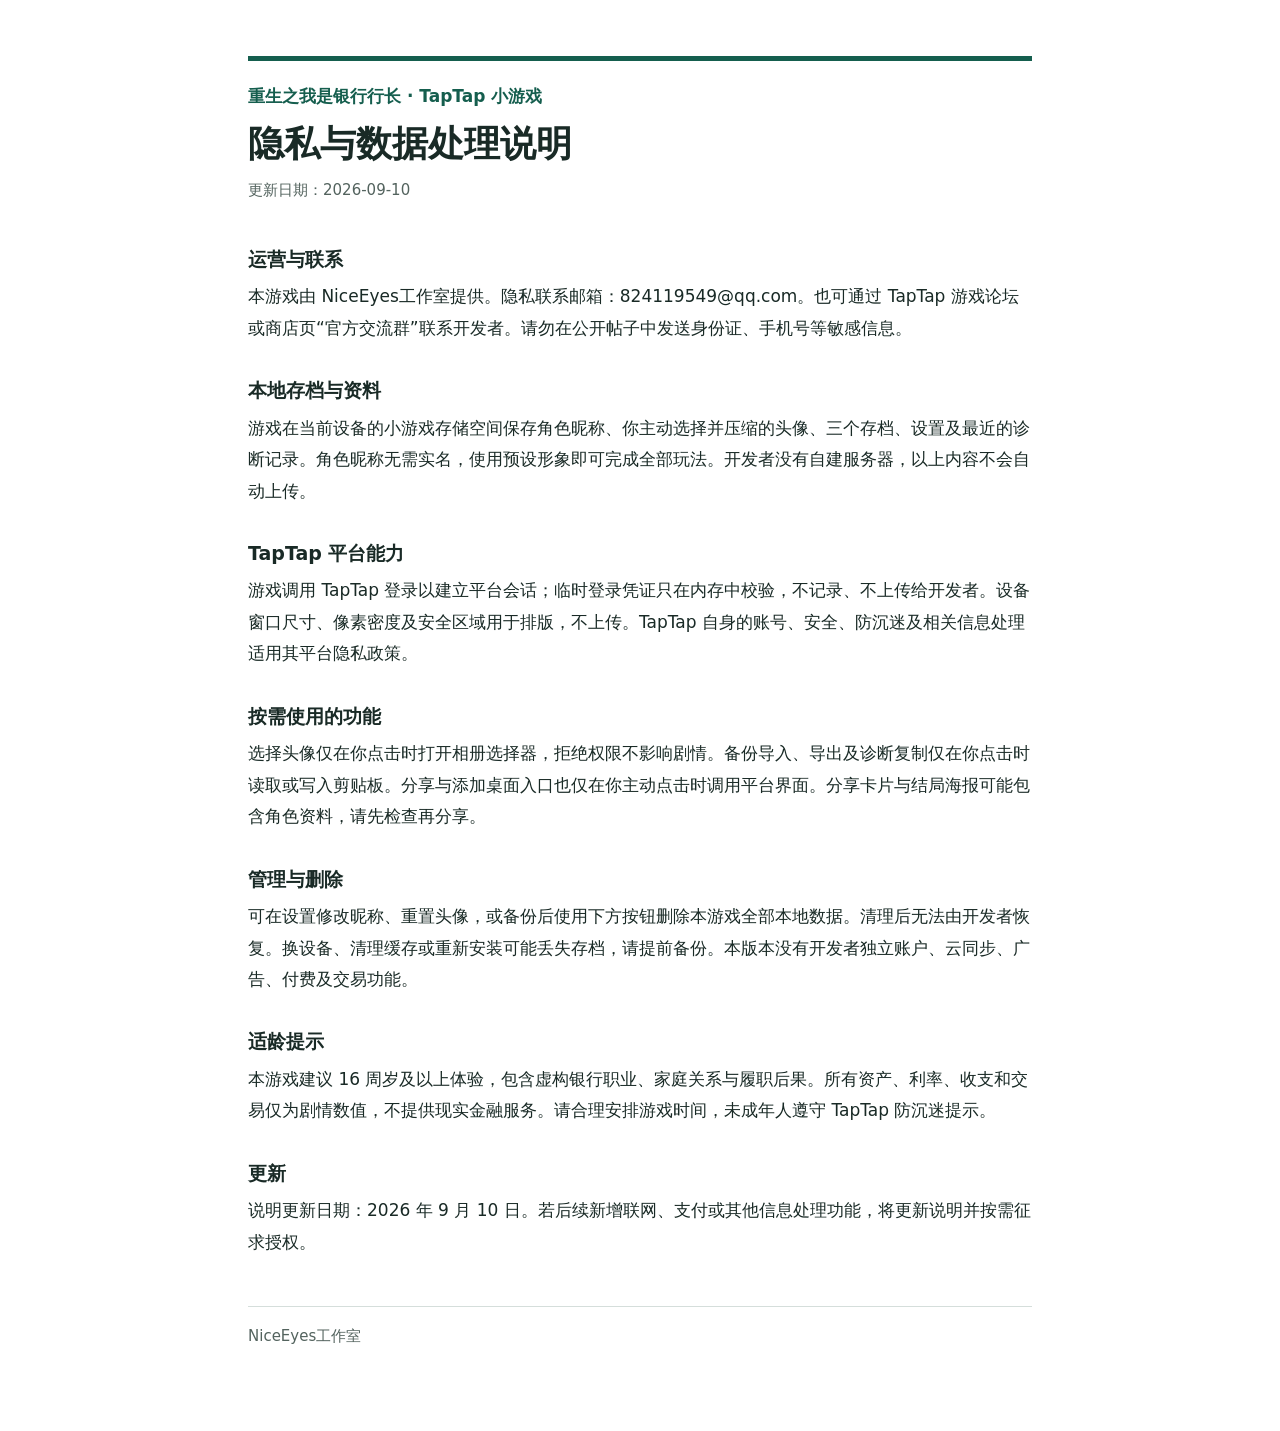
==== site/taptap-privacy.html @ 62efe688 "Add privacy statement for TapTap mini-game" ====
<!doctype html>
<html lang="zh-CN"><head><meta charset="utf-8"><meta name="viewport" content="width=device-width,initial-scale=1"><meta name="description" content="重生之我是银行行长 TapTap 小游戏的隐私与数据处理说明。"><title>隐私说明 · 重生之我是银行行长</title>
<style>*{box-sizing:border-box}html{color-scheme:light}body{margin:0;background:#fff;color:#192a26;font:1.0625rem/1.85 system-ui,-apple-system,"Segoe UI","Microsoft YaHei",sans-serif}main{max-width:52rem;margin:0 auto;padding:3.5rem 1.5rem 5rem}header{border-top:5px solid #155e4e;padding-top:1.25rem;margin-bottom:2.5rem}.game{margin:0;color:#155e4e;font-weight:600}h1{font-size:clamp(1.75rem,6vw,2.25rem);line-height:1.35;margin:.5rem 0}h2{font-size:1.1875rem;line-height:1.5;margin:2rem 0 .5rem}p{margin:.5rem 0;overflow-wrap:anywhere}.meta{font-size:.9375rem;color:#53635e}footer{margin-top:3rem;border-top:1px solid #d5dedb;padding-top:1rem;font-size:.9375rem;color:#53635e}@media(max-width:480px){main{padding:2rem 1.25rem 3rem}}@media print{main{padding:0;max-width:none}section{break-inside:avoid}}</style></head>
<body><main><header><p class="game">重生之我是银行行长 · TapTap 小游戏</p><h1>隐私与数据处理说明</h1><p class="meta">更新日期：2026-09-10</p></header><section><h2>运营与联系</h2><p>本游戏由 NiceEyes工作室提供。隐私联系邮箱：824119549@qq.com。也可通过 TapTap 游戏论坛或商店页“官方交流群”联系开发者。请勿在公开帖子中发送身份证、手机号等敏感信息。</p></section>
<section><h2>本地存档与资料</h2><p>游戏在当前设备的小游戏存储空间保存角色昵称、你主动选择并压缩的头像、三个存档、设置及最近的诊断记录。角色昵称无需实名，使用预设形象即可完成全部玩法。开发者没有自建服务器，以上内容不会自动上传。</p></section>
<section><h2>TapTap 平台能力</h2><p>游戏调用 TapTap 登录以建立平台会话；临时登录凭证只在内存中校验，不记录、不上传给开发者。设备窗口尺寸、像素密度及安全区域用于排版，不上传。TapTap 自身的账号、安全、防沉迷及相关信息处理适用其平台隐私政策。</p></section>
<section><h2>按需使用的功能</h2><p>选择头像仅在你点击时打开相册选择器，拒绝权限不影响剧情。备份导入、导出及诊断复制仅在你点击时读取或写入剪贴板。分享与添加桌面入口也仅在你主动点击时调用平台界面。分享卡片与结局海报可能包含角色资料，请先检查再分享。</p></section>
<section><h2>管理与删除</h2><p>可在设置修改昵称、重置头像，或备份后使用下方按钮删除本游戏全部本地数据。清理后无法由开发者恢复。换设备、清理缓存或重新安装可能丢失存档，请提前备份。本版本没有开发者独立账户、云同步、广告、付费及交易功能。</p></section>
<section><h2>适龄提示</h2><p>本游戏建议 16 周岁及以上体验，包含虚构银行职业、家庭关系与履职后果。所有资产、利率、收支和交易仅为剧情数值，不提供现实金融服务。请合理安排游戏时间，未成年人遵守 TapTap 防沉迷提示。</p></section>
<section><h2>更新</h2><p>说明更新日期：2026 年 9 月 10 日。若后续新增联网、支付或其他信息处理功能，将更新说明并按需征求授权。</p></section><footer>NiceEyes工作室</footer></main></body></html>
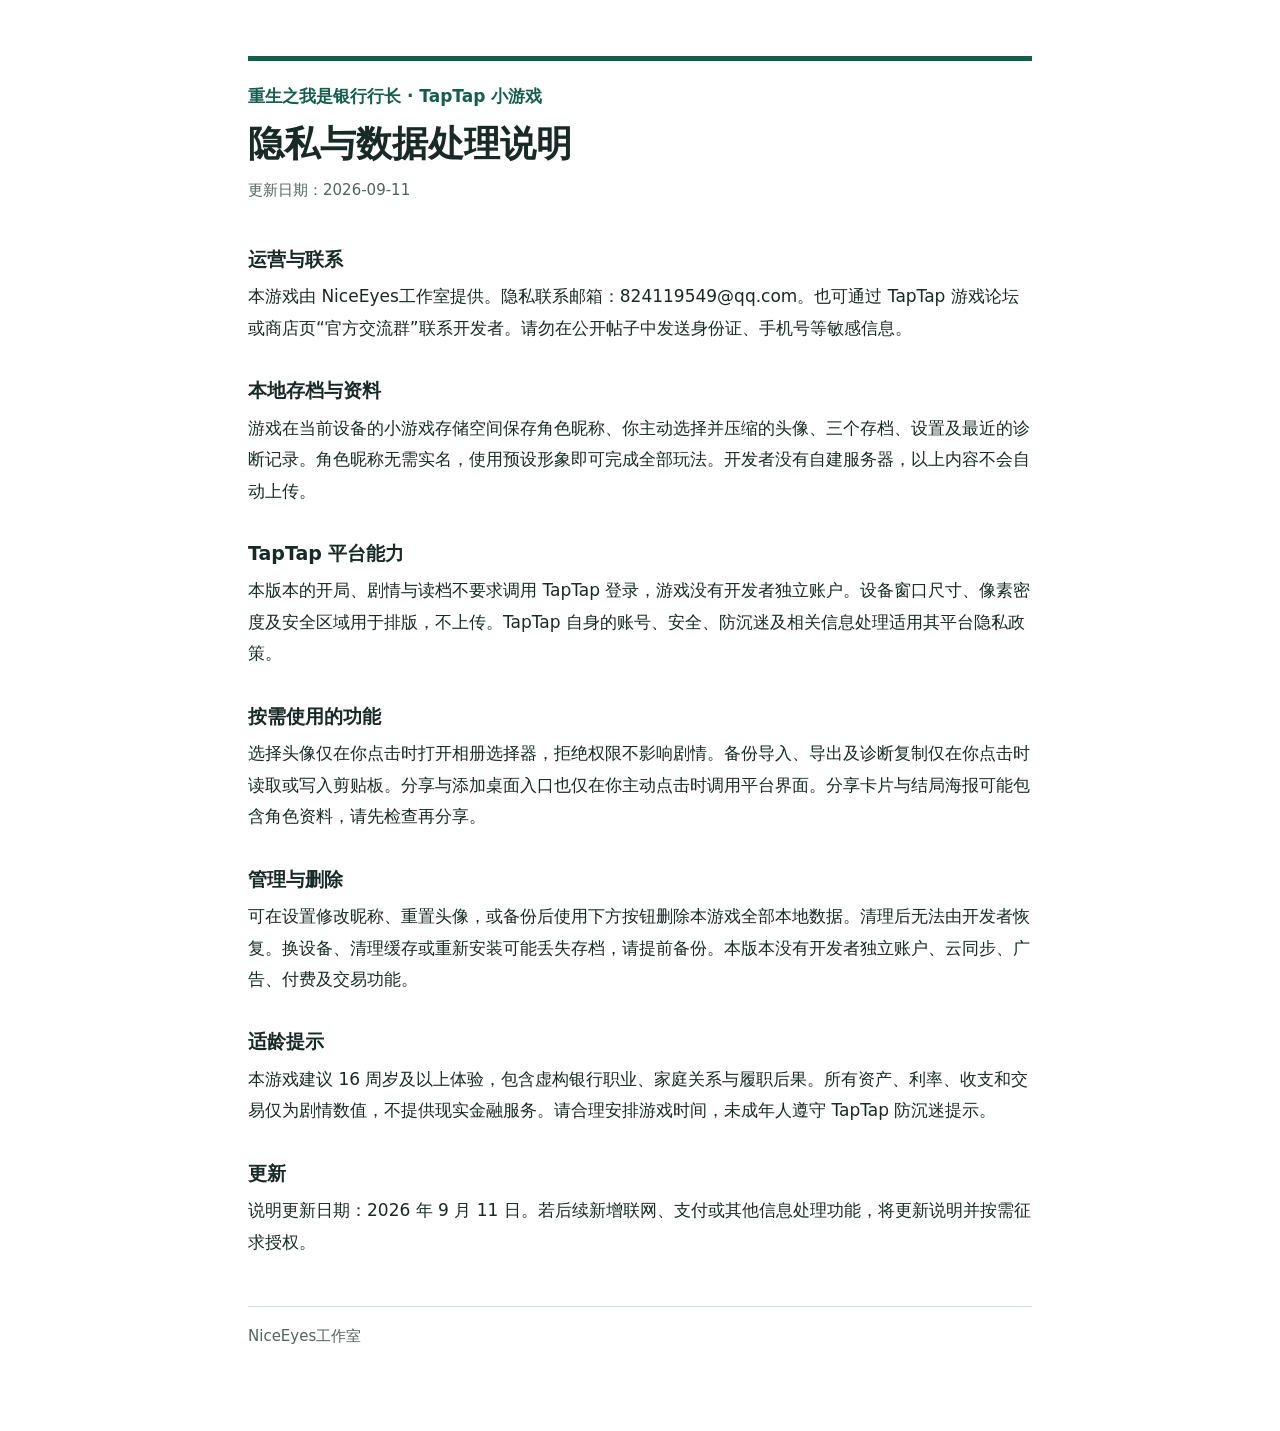
==== commit 446b44f2: "Clarify local gameplay in TapTap privacy notice Update the notice for version 2.5.3: campaign creati" ====
--- a/site/taptap-privacy.html
+++ b/site/taptap-privacy.html
@@ -1,10 +1,10 @@
 <!doctype html>
 <html lang="zh-CN"><head><meta charset="utf-8"><meta name="viewport" content="width=device-width,initial-scale=1"><meta name="description" content="重生之我是银行行长 TapTap 小游戏的隐私与数据处理说明。"><title>隐私说明 · 重生之我是银行行长</title>
 <style>*{box-sizing:border-box}html{color-scheme:light}body{margin:0;background:#fff;color:#192a26;font:1.0625rem/1.85 system-ui,-apple-system,"Segoe UI","Microsoft YaHei",sans-serif}main{max-width:52rem;margin:0 auto;padding:3.5rem 1.5rem 5rem}header{border-top:5px solid #155e4e;padding-top:1.25rem;margin-bottom:2.5rem}.game{margin:0;color:#155e4e;font-weight:600}h1{font-size:clamp(1.75rem,6vw,2.25rem);line-height:1.35;margin:.5rem 0}h2{font-size:1.1875rem;line-height:1.5;margin:2rem 0 .5rem}p{margin:.5rem 0;overflow-wrap:anywhere}.meta{font-size:.9375rem;color:#53635e}footer{margin-top:3rem;border-top:1px solid #d5dedb;padding-top:1rem;font-size:.9375rem;color:#53635e}@media(max-width:480px){main{padding:2rem 1.25rem 3rem}}@media print{main{padding:0;max-width:none}section{break-inside:avoid}}</style></head>
-<body><main><header><p class="game">重生之我是银行行长 · TapTap 小游戏</p><h1>隐私与数据处理说明</h1><p class="meta">更新日期：2026-09-10</p></header><section><h2>运营与联系</h2><p>本游戏由 NiceEyes工作室提供。隐私联系邮箱：824119549@qq.com。也可通过 TapTap 游戏论坛或商店页“官方交流群”联系开发者。请勿在公开帖子中发送身份证、手机号等敏感信息。</p></section>
+<body><main><header><p class="game">重生之我是银行行长 · TapTap 小游戏</p><h1>隐私与数据处理说明</h1><p class="meta">更新日期：2026-09-11</p></header><section><h2>运营与联系</h2><p>本游戏由 NiceEyes工作室提供。隐私联系邮箱：824119549@qq.com。也可通过 TapTap 游戏论坛或商店页“官方交流群”联系开发者。请勿在公开帖子中发送身份证、手机号等敏感信息。</p></section>
 <section><h2>本地存档与资料</h2><p>游戏在当前设备的小游戏存储空间保存角色昵称、你主动选择并压缩的头像、三个存档、设置及最近的诊断记录。角色昵称无需实名，使用预设形象即可完成全部玩法。开发者没有自建服务器，以上内容不会自动上传。</p></section>
-<section><h2>TapTap 平台能力</h2><p>游戏调用 TapTap 登录以建立平台会话；临时登录凭证只在内存中校验，不记录、不上传给开发者。设备窗口尺寸、像素密度及安全区域用于排版，不上传。TapTap 自身的账号、安全、防沉迷及相关信息处理适用其平台隐私政策。</p></section>
+<section><h2>TapTap 平台能力</h2><p>本版本的开局、剧情与读档不要求调用 TapTap 登录，游戏没有开发者独立账户。设备窗口尺寸、像素密度及安全区域用于排版，不上传。TapTap 自身的账号、安全、防沉迷及相关信息处理适用其平台隐私政策。</p></section>
 <section><h2>按需使用的功能</h2><p>选择头像仅在你点击时打开相册选择器，拒绝权限不影响剧情。备份导入、导出及诊断复制仅在你点击时读取或写入剪贴板。分享与添加桌面入口也仅在你主动点击时调用平台界面。分享卡片与结局海报可能包含角色资料，请先检查再分享。</p></section>
 <section><h2>管理与删除</h2><p>可在设置修改昵称、重置头像，或备份后使用下方按钮删除本游戏全部本地数据。清理后无法由开发者恢复。换设备、清理缓存或重新安装可能丢失存档，请提前备份。本版本没有开发者独立账户、云同步、广告、付费及交易功能。</p></section>
 <section><h2>适龄提示</h2><p>本游戏建议 16 周岁及以上体验，包含虚构银行职业、家庭关系与履职后果。所有资产、利率、收支和交易仅为剧情数值，不提供现实金融服务。请合理安排游戏时间，未成年人遵守 TapTap 防沉迷提示。</p></section>
-<section><h2>更新</h2><p>说明更新日期：2026 年 9 月 10 日。若后续新增联网、支付或其他信息处理功能，将更新说明并按需征求授权。</p></section><footer>NiceEyes工作室</footer></main></body></html>
+<section><h2>更新</h2><p>说明更新日期：2026 年 9 月 11 日。若后续新增联网、支付或其他信息处理功能，将更新说明并按需征求授权。</p></section><footer>NiceEyes工作室</footer></main></body></html>
